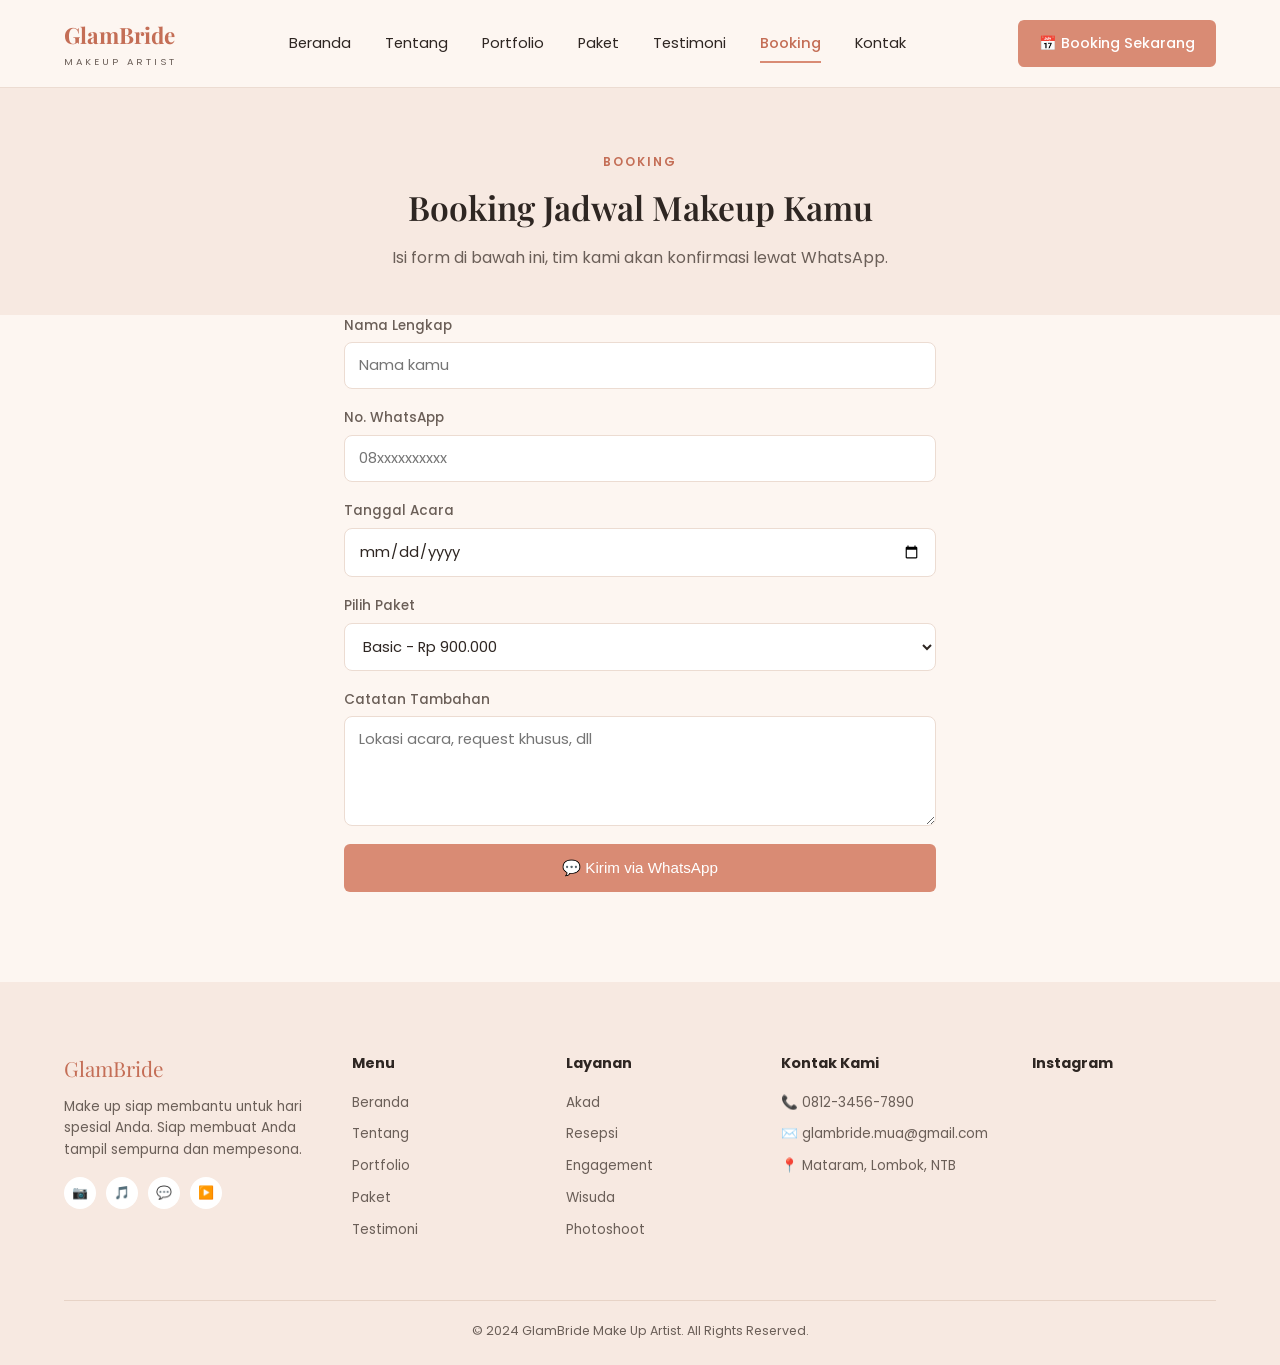
==== booking.html @ 3bb021ef "menambahkan seluruh file website" ====
<!DOCTYPE html>
<html lang="id">
<head>
<meta charset="UTF-8">
<meta name="viewport" content="width=device-width, initial-scale=1.0">
<title>Booking &middot; GlamBride Makeup Artist</title>
<link rel="preconnect" href="https://fonts.googleapis.com">
<link href="https://fonts.googleapis.com/css2?family=Playfair+Display:wght@500;600;700&family=Poppins:wght@300;400;500;600&family=Marck+Script&display=swap" rel="stylesheet">
<link rel="stylesheet" href="styles.css">
</head>
<body>
<div class="page-transition-overlay"></div>
<header>
  <div class="nav wrap">
    <a href="index.html" class="logo">GlamBride <span>MAKEUP ARTIST</span></a>
    <nav class="nav-links">
      <a href="index.html">Beranda</a>
      <a href="tentang.html">Tentang</a>
      <a href="portfolio.html">Portfolio</a>
      <a href="paket.html">Paket</a>
      <a href="testimoni.html">Testimoni</a>
      <a href="booking.html">Booking</a>
      <a href="kontak.html">Kontak</a>
    </nav>
    <a href="booking.html" class="btn btn-primary nav-cta">📅 Booking Sekarang</a>
    <button class="burger" id="burgerBtn" aria-label="Buka menu" aria-expanded="false">
      <span></span><span></span><span></span>
    </button>
  </div>
  <nav class="mobile-panel" id="mobilePanel">
    <a href="index.html">Beranda</a>
    <a href="tentang.html">Tentang</a>
    <a href="portfolio.html">Portfolio</a>
    <a href="paket.html">Paket</a>
    <a href="testimoni.html">Testimoni</a>
    <a href="booking.html">Booking</a>
    <a href="kontak.html">Kontak</a>
    <a href="booking.html" class="btn btn-primary">📅 Booking Sekarang</a>
  </nav>
</header>

<section class="page-header">
  <div class="wrap">
    <div class="eyebrow">Booking</div>
    <h1>Booking Jadwal Makeup Kamu</h1>
    <p>Isi form di bawah ini, tim kami akan konfirmasi lewat WhatsApp.</p>
  </div>
</section>

<section class="about" style="padding-top:0;">
  <div class="wrap" style="grid-template-columns:1fr;max-width:640px;">
    <form class="booking-form" id="bookingForm">
      <label>Nama Lengkap
        <input type="text" name="nama" required placeholder="Nama kamu">
      </label>
      <label>No. WhatsApp
        <input type="tel" name="wa" required placeholder="08xxxxxxxxxx">
      </label>
      <label>Tanggal Acara
        <input type="date" name="tanggal" required>
      </label>
      <label>Pilih Paket
        <select name="paket" id="paketSelect">
          <option value="Basic">Basic - Rp 900.000</option>
          <option value="Premium">Premium - Rp 1.800.000</option>
          <option value="VIP">VIP - Rp 3.500.000</option>
        </select>
      </label>
      <label>Catatan Tambahan
        <textarea name="catatan" rows="4" placeholder="Lokasi acara, request khusus, dll"></textarea>
      </label>
      <button type="submit" class="btn btn-primary" style="width:100%;justify-content:center;">💬 Kirim via WhatsApp</button>
    </form>
  </div>
</section>
<footer>
  <div class="wrap">
    <div class="footer-grid">
      <div>
        <div class="foot-logo">GlamBride</div>
        <p>Make up siap membantu untuk hari spesial Anda. Siap membuat Anda tampil sempurna dan mempesona.</p>
        <div class="socials">
          <a href="https://instagram.com/glambride.mua" target="_blank" rel="noopener">📷</a>
          <a href="https://tiktok.com/@glambride.mua" target="_blank" rel="noopener">🎵</a>
          <a href="https://wa.me/6281234567890" target="_blank" rel="noopener">💬</a>
          <a href="https://youtube.com" target="_blank" rel="noopener">▶️</a>
        </div>
      </div>
      <div>
        <h5>Menu</h5>
        <ul>
          <li><a href="index.html">Beranda</a></li>
          <li><a href="tentang.html">Tentang</a></li>
          <li><a href="portfolio.html">Portfolio</a></li>
          <li><a href="paket.html">Paket</a></li>
          <li><a href="testimoni.html">Testimoni</a></li>
        </ul>
      </div>
      <div>
        <h5>Layanan</h5>
        <ul>
          <li><a href="portfolio.html">Akad</a></li>
          <li><a href="portfolio.html">Resepsi</a></li>
          <li><a href="portfolio.html">Engagement</a></li>
          <li><a href="portfolio.html">Wisuda</a></li>
          <li><a href="portfolio.html">Photoshoot</a></li>
        </ul>
      </div>
      <div>
        <h5>Kontak Kami</h5>
        <ul>
          <li>📞 0812-3456-7890</li>
          <li>✉️ glambride.mua@gmail.com</li>
          <li>📍 Mataram, Lombok, NTB</li>
        </ul>
      </div>
      <div>
        <h5>Instagram</h5>
        <div class="insta-grid">
          <a href="https://instagram.com/glambride.mua" target="_blank" rel="noopener"><img src="https://picsum.photos/id/1025/120/120" alt=""></a>
          <a href="https://instagram.com/glambride.mua" target="_blank" rel="noopener"><img src="https://picsum.photos/id/1026/120/120" alt=""></a>
          <a href="https://instagram.com/glambride.mua" target="_blank" rel="noopener"><img src="https://picsum.photos/id/1028/120/120" alt=""></a>
          <a href="https://instagram.com/glambride.mua" target="_blank" rel="noopener"><img src="https://picsum.photos/id/1029/120/120" alt=""></a>
          <a href="https://instagram.com/glambride.mua" target="_blank" rel="noopener"><img src="https://picsum.photos/id/1031/120/120" alt=""></a>
          <a href="https://instagram.com/glambride.mua" target="_blank" rel="noopener"><img src="https://picsum.photos/id/1035/120/120" alt=""></a>
        </div>
      </div>
    </div>
    <div class="foot-bottom">&copy; 2024 GlamBride Make Up Artist. All Rights Reserved.</div>
  </div>
</footer>
<script src="script.js"></script>
</body>
</html>
---- styles.css ----
:root{
  --cream:#fdf6f1;
  --cream-deep:#f7e9e1;
  --ink:#2e2622;
  --ink-soft:#6b5f58;
  --rose:#d98b74;
  --rose-deep:#c46e56;
  --gold:#b98a4e;
  --line:#ecdcd2;
  --white:#ffffff;
}
*{margin:0;padding:0;box-sizing:border-box;}
body{
  font-family:'Poppins',sans-serif;
  color:var(--ink);
  background:var(--cream);
  line-height:1.6;
}
h1,h2,h3{font-family:'Playfair Display',serif;font-weight:600;}
.script{font-family:'Marck Script',cursive;color:var(--rose-deep);font-size:1.3rem;}
img{max-width:100%;height:auto;display:block;}
a{text-decoration:none;color:inherit;}
.wrap{max-width:1200px;margin:0 auto;padding:0 24px;}
.btn{
  display:inline-flex;align-items:center;gap:8px;
  padding:14px 28px;border-radius:6px;font-size:.95rem;font-weight:500;
  cursor:pointer;border:1px solid transparent;transition:.25s ease;
}
.btn-primary{background:var(--rose);color:#fff;}
.btn-primary:hover{background:var(--rose-deep);}
.btn-outline{border-color:var(--rose);color:var(--rose-deep);background:transparent;}
.btn-outline:hover{background:var(--rose);color:#fff;}
.eyebrow{
  text-transform:uppercase;letter-spacing:2px;font-size:.75rem;
  color:var(--rose-deep);font-weight:600;margin-bottom:10px;
}
.section-head{text-align:center;margin-bottom:48px;}

/* PAGE TRANSITION OVERLAY */
.page-transition-overlay{
  position:fixed;inset:0;background:var(--cream);z-index:9999;
  opacity:1;transition:opacity .45s ease;pointer-events:none;
}
.page-transition-overlay.hide{opacity:0;}

/* SUB-PAGE HEADER BANNER */
.page-header{padding:64px 0 44px;text-align:center;background:var(--cream-deep);}
.page-header h1{font-size:2.1rem;margin-bottom:10px;}
.page-header p{color:var(--ink-soft);max-width:520px;margin:0 auto;}

/* HEADER / NAV */
header{
  position:sticky;top:0;z-index:50;background:rgba(253,246,241,.92);
  backdrop-filter:blur(6px);border-bottom:1px solid var(--line);
}
.nav{display:flex;align-items:center;justify-content:space-between;padding:18px 24px;}
.logo{font-family:'Playfair Display',serif;font-size:1.4rem;font-weight:700;color:var(--rose-deep);}
.logo span{display:block;font-family:'Poppins';font-size:.6rem;letter-spacing:3px;color:var(--ink-soft);font-weight:400;}
.nav-links{display:flex;gap:34px;font-size:.92rem;}
.nav-links a{position:relative;padding:4px 0;}
.nav-links a.active{color:var(--rose-deep);font-weight:500;}
.nav-links a.active::after{content:"";position:absolute;bottom:-4px;left:0;width:100%;height:2px;background:var(--rose);}
.nav-cta{display:flex;align-items:center;gap:6px;font-size:.88rem;padding:11px 20px;}
.burger{
  display:none;flex-direction:column;gap:5px;background:none;border:none;
  cursor:pointer;padding:6px;
}
.burger span{width:24px;height:2px;background:var(--ink);display:block;transition:.25s;}
.burger.open span:nth-child(1){transform:translateY(7px) rotate(45deg);}
.burger.open span:nth-child(2){opacity:0;}
.burger.open span:nth-child(3){transform:translateY(-7px) rotate(-45deg);}
.mobile-panel{
  display:none;flex-direction:column;gap:0;background:var(--white);
  border-top:1px solid var(--line);
}
.mobile-panel.open{display:flex;}
.mobile-panel a{padding:14px 24px;border-bottom:1px solid var(--line);font-size:.95rem;}
.mobile-panel a.active{color:var(--rose-deep);font-weight:500;}
.mobile-panel .btn{margin:16px 24px;justify-content:center;}

/* HERO */
.hero{position:relative;overflow:hidden;padding:70px 0 40px;}
.hero .wrap{display:grid;grid-template-columns:1fr 1.1fr;gap:40px;align-items:center;}
.hero h1{font-size:2.7rem;line-height:1.18;margin:6px 0 18px;}
.hero p{color:var(--ink-soft);max-width:420px;margin-bottom:28px;}
.hero-btns{display:flex;gap:14px;margin-bottom:44px;flex-wrap:wrap;}
.hero-stats{display:flex;gap:34px;flex-wrap:wrap;}
.hero-stat{display:flex;align-items:center;gap:10px;}
.hero-stat .icon{
  width:38px;height:38px;border-radius:50%;background:var(--cream-deep);
  display:flex;align-items:center;justify-content:center;font-size:1.1rem;color:var(--rose-deep);flex-shrink:0;
}
.hero-stat strong{display:block;font-size:.85rem;font-weight:600;}
.hero-stat span{font-size:.78rem;color:var(--ink-soft);}
.hero-img{position:relative;border-radius:16px;overflow:hidden;aspect-ratio:4/3;}
.hero-img img{width:100%;height:100%;object-fit:cover;}

/* ABOUT */
.about{padding:90px 0;}
.about .wrap{display:grid;grid-template-columns:.8fr 1.2fr;gap:56px;align-items:center;}
.about-img{border-radius:14px;overflow:hidden;aspect-ratio:3/4;max-width:320px;}
.about-img img{width:100%;height:100%;object-fit:cover;}
.about-text p{color:var(--ink-soft);margin:16px 0 20px;max-width:480px;}
.about-text h2{font-size:2rem;margin-bottom:4px;}
.signature{font-family:'Marck Script',cursive;font-size:1.6rem;color:var(--ink);margin-top:6px;}
.signature-role{font-size:.78rem;color:var(--ink-soft);letter-spacing:1px;text-transform:uppercase;margin-top:2px;}
.stat-grid{display:grid;grid-template-columns:1fr 1fr;gap:16px;margin-top:8px;}
.stat-card{
  background:var(--white);border:1px solid var(--line);border-radius:12px;
  padding:22px 18px;text-align:center;
}
.stat-card .num{font-family:'Playfair Display',serif;font-size:1.7rem;color:var(--rose-deep);}
.stat-card .lbl{font-size:.78rem;color:var(--ink-soft);margin-top:2px;}
.stat-card .glyph{font-size:1.1rem;color:var(--gold);margin-bottom:6px;}

/* PORTFOLIO */
.portfolio{padding:90px 0;background:var(--white);}
.filters{display:flex;justify-content:center;gap:10px;margin-bottom:38px;flex-wrap:wrap;}
.filter{
  padding:9px 20px;border-radius:20px;font-size:.85rem;border:1px solid var(--line);
  color:var(--ink-soft);cursor:pointer;background:transparent;
}
.filter.active{background:var(--rose);color:#fff;border-color:var(--rose);}
.gallery{display:grid;grid-template-columns:repeat(6,1fr);gap:14px;}
.gallery-item{border-radius:10px;overflow:hidden;aspect-ratio:3/4;}
.gallery-item.is-hidden{display:none;}
.gallery-item img{width:100%;height:100%;object-fit:cover;transition:.4s;}
.gallery-item:hover img{transform:scale(1.06);}
.portfolio-cta{text-align:center;margin-top:36px;}

/* PRICING */
.pricing{padding:90px 0;background:var(--cream-deep);position:relative;}
.pricing-grid{display:grid;grid-template-columns:repeat(3,1fr);gap:26px;}
.price-card{
  background:var(--white);border-radius:14px;padding:28px 28px 34px;text-align:center;
  border:1px solid var(--line);position:relative;
}
.price-card.popular{border:2px solid var(--rose);transform:translateY(-14px);box-shadow:0 20px 40px -20px rgba(196,110,86,.35);}
.badge{
  position:absolute;top:-13px;left:50%;transform:translateX(-50%);
  background:var(--rose);color:#fff;font-size:.7rem;padding:5px 14px;border-radius:12px;letter-spacing:1px;z-index:2;
}
.price-img{width:100%;height:180px;object-fit:cover;border-radius:10px;margin-bottom:20px;}
.price-card h3{font-size:.95rem;text-transform:uppercase;letter-spacing:1px;color:var(--ink-soft);font-weight:500;margin-bottom:8px;}
.price{font-family:'Playfair Display',serif;font-size:1.9rem;color:var(--rose-deep);margin-bottom:22px;}
.price-list{list-style:none;text-align:left;margin-bottom:28px;}
.price-list li{padding:7px 0;font-size:.9rem;color:var(--ink-soft);display:flex;gap:8px;align-items:center;}
.price-list li::before{content:"\2713";color:var(--rose);font-weight:700;}
.price-card .btn{width:100%;justify-content:center;}

/* TESTIMONIALS */
.testimonials{padding:90px 0;}
.test-grid{display:grid;grid-template-columns:repeat(3,1fr);gap:24px;}
.test-card{background:var(--white);border:1px solid var(--line);border-radius:14px;padding:26px;}
.test-top{display:flex;gap:12px;align-items:center;margin-bottom:14px;}
.test-top img{width:44px;height:44px;border-radius:50%;object-fit:cover;}
.test-card p{color:var(--ink-soft);font-size:.9rem;margin-bottom:14px;}
.stars{color:var(--gold);font-size:.85rem;margin-bottom:6px;}
.test-name{font-weight:600;font-size:.9rem;}
.test-role{font-size:.76rem;color:var(--ink-soft);}

/* PROCESS */
.process{padding:90px 0;background:var(--white);}
.steps{display:flex;justify-content:space-between;position:relative;gap:10px;}
.steps::before{
  content:"";position:absolute;top:28px;left:8%;right:8%;height:1px;
  border-top:2px dashed var(--line);z-index:0;
}
.step{text-align:center;flex:1;position:relative;z-index:1;display:block;}
.step .circle{
  width:56px;height:56px;border-radius:50%;background:var(--cream-deep);
  display:flex;align-items:center;justify-content:center;margin:0 auto 14px;
  color:var(--rose-deep);font-size:1.3rem;transition:.25s;
}
.step:hover .circle{background:var(--rose);color:#fff;}
.step h4{font-size:.92rem;margin-bottom:6px;}
.step p{font-size:.78rem;color:var(--ink-soft);max-width:150px;margin:0 auto;}

/* BOOKING FORM */
.booking-form{display:flex;flex-direction:column;gap:18px;}
.booking-form label{font-size:.85rem;color:var(--ink-soft);display:flex;flex-direction:column;gap:6px;font-weight:500;}
.booking-form input,.booking-form select,.booking-form textarea{
  font-family:'Poppins',sans-serif;padding:12px 14px;border:1px solid var(--line);
  border-radius:8px;font-size:.92rem;color:var(--ink);background:var(--white);
}
.booking-form input:focus,.booking-form select:focus,.booking-form textarea:focus{
  outline:none;border-color:var(--rose);
}

/* FOOTER */
footer{background:var(--cream-deep);padding:70px 0 24px;}
.footer-grid{display:grid;grid-template-columns:1.4fr 1fr 1fr 1.2fr 1fr;gap:30px;margin-bottom:50px;}
.footer-grid h5{font-size:.9rem;margin-bottom:16px;}
.footer-grid p{font-size:.85rem;color:var(--ink-soft);}
.footer-grid ul{list-style:none;}
.footer-grid ul li{margin-bottom:10px;font-size:.85rem;color:var(--ink-soft);}
.footer-grid ul li a:hover{color:var(--rose-deep);}
.foot-logo{font-family:'Playfair Display',serif;color:var(--rose-deep);font-size:1.3rem;margin-bottom:10px;}
.insta-grid{display:grid;grid-template-columns:repeat(3,1fr);gap:6px;}
.insta-grid img{border-radius:6px;aspect-ratio:1/1;object-fit:cover;}
.socials{display:flex;gap:10px;margin-top:16px;}
.socials a{
  width:32px;height:32px;border-radius:50%;background:var(--white);
  display:flex;align-items:center;justify-content:center;font-size:.8rem;
}
.foot-bottom{
  border-top:1px solid #e7d3c6;padding-top:20px;text-align:center;
  font-size:.78rem;color:var(--ink-soft);
}

@media(max-width:900px){
  .hero .wrap,.about .wrap{grid-template-columns:1fr;}
  .hero-img{order:-1;}
  .gallery{grid-template-columns:repeat(3,1fr);}
  .pricing-grid,.test-grid{grid-template-columns:1fr;}
  .price-card.popular{transform:none;}
  .footer-grid{grid-template-columns:1fr 1fr;}
  .nav-links{display:none;}
  .nav-cta{display:none;}
  .burger{display:flex;}
  .steps{flex-wrap:wrap;}
  .steps::before{display:none;}
  .step{flex:1 1 40%;}
}

@media(max-width:520px){
  .wrap{padding:0 18px;}
  .logo{font-size:1.15rem;}
  .hero{padding:36px 0 30px;}
  .hero h1{font-size:1.9rem;}
  .hero p{font-size:.9rem;}
  .hero-btns{flex-direction:column;align-items:stretch;}
  .hero-btns .btn{justify-content:center;}
  .hero-stats{gap:20px;justify-content:space-between;}
  .hero-stat span,.hero-stat strong{font-size:.75rem;}
  .about,.portfolio,.pricing,.testimonials,.process{padding:56px 0;}
  .about-img{max-width:220px;margin:0 auto;}
  .about-text h2{font-size:1.5rem;}
  .stat-grid{gap:10px;}
  .section-head h2{font-size:1.5rem;}
  .page-header{padding:44px 0 30px;}
  .page-header h1{font-size:1.6rem;}
  .gallery{grid-template-columns:repeat(2,1fr);gap:10px;}
  .filters{gap:8px;}
  .filter{padding:7px 14px;font-size:.78rem;}
  .price-card.popular{transform:none;}
  .price-img{height:140px;}
  .step{flex:1 1 100%;display:flex;align-items:center;gap:14px;text-align:left;}
  .step .circle{margin:0;flex-shrink:0;}
  .step p{max-width:none;}
  .footer-grid{grid-template-columns:1fr;gap:34px;}
}
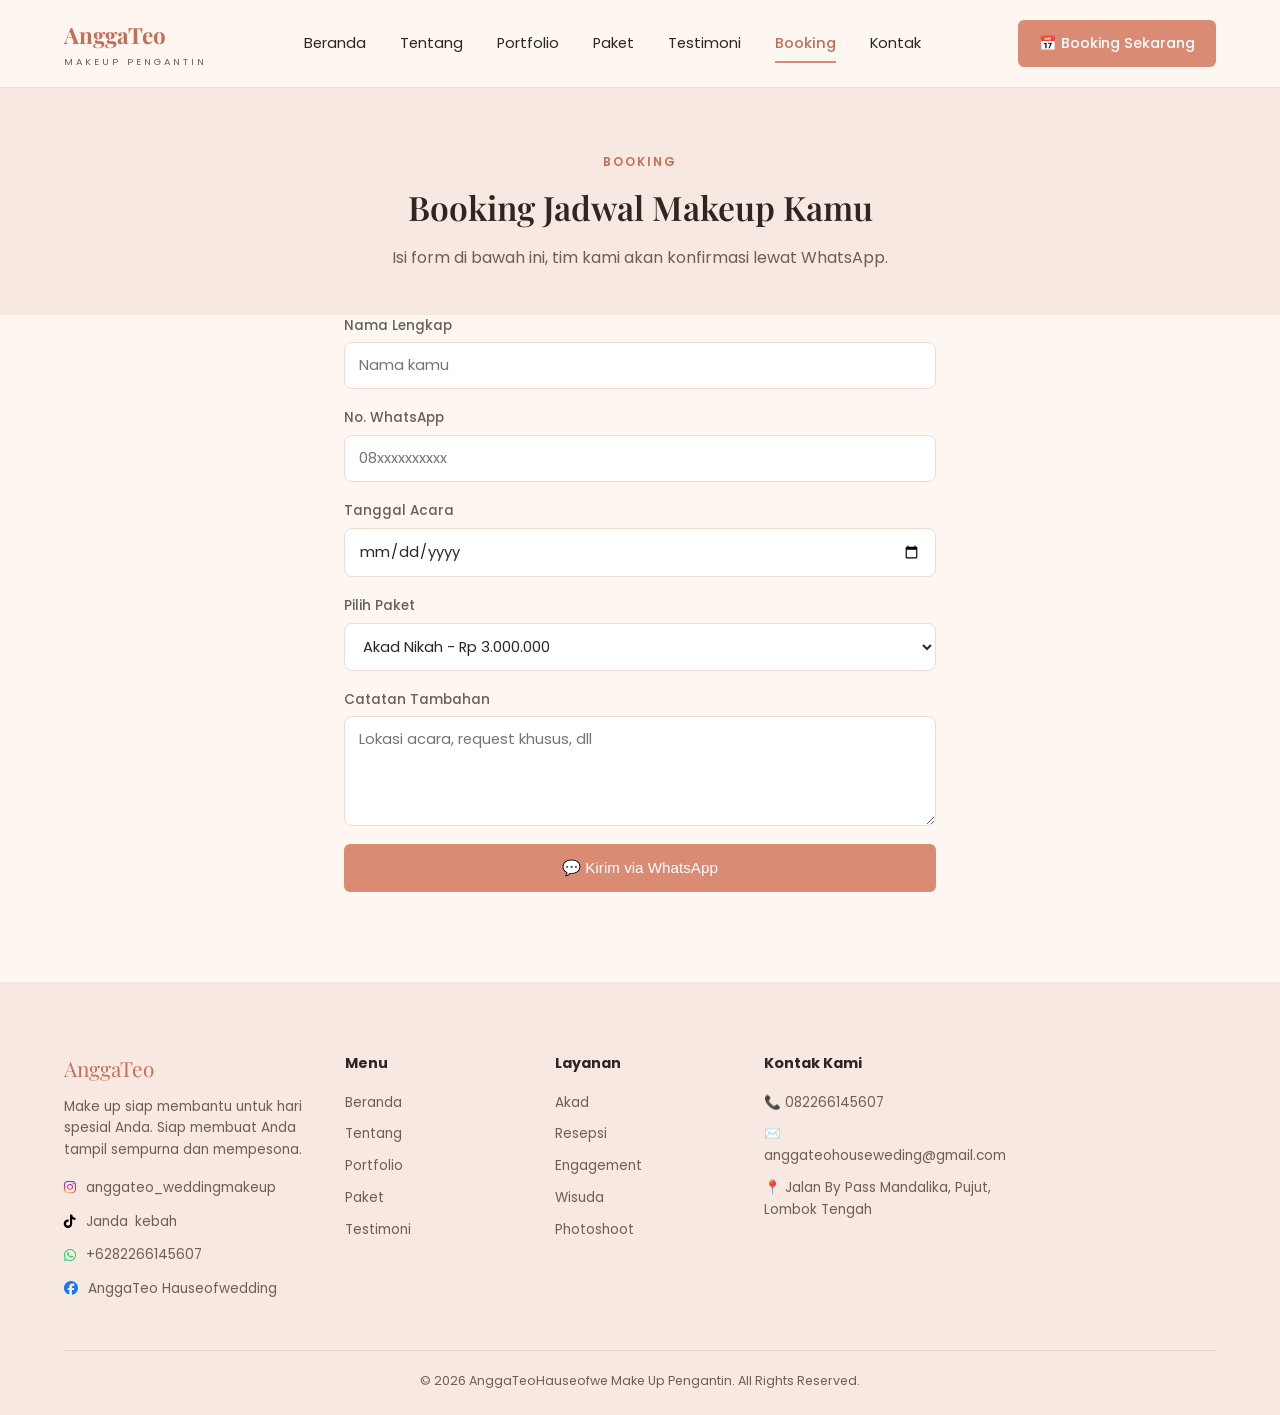
==== commit b5409df5: "update gambar" ====
--- a/booking.html
+++ b/booking.html
@@ -3,8 +3,9 @@
 <head>
 <meta charset="UTF-8">
 <meta name="viewport" content="width=device-width, initial-scale=1.0">
-<title>Booking &middot; GlamBride Makeup Artist</title>
+<title>Booking &middot; AnggaTeo Makeup Pengantin</title>
 <link rel="preconnect" href="https://fonts.googleapis.com">
+<link rel="stylesheet" href="https://cdnjs.cloudflare.com/ajax/libs/font-awesome/6.7.2/css/all.min.css">
 <link href="https://fonts.googleapis.com/css2?family=Playfair+Display:wght@500;600;700&family=Poppins:wght@300;400;500;600&family=Marck+Script&display=swap" rel="stylesheet">
 <link rel="stylesheet" href="styles.css">
 </head>
@@ -12,7 +13,7 @@
 <div class="page-transition-overlay"></div>
 <header>
   <div class="nav wrap">
-    <a href="index.html" class="logo">GlamBride <span>MAKEUP ARTIST</span></a>
+     <a href="index.html" class="logo">AnggaTeo <span>MAKEUP PENGANTIN</span></a>
     <nav class="nav-links">
       <a href="index.html">Beranda</a>
       <a href="tentang.html">Tentang</a>
@@ -61,9 +62,10 @@
       </label>
       <label>Pilih Paket
         <select name="paket" id="paketSelect">
-          <option value="Basic">Basic - Rp 900.000</option>
-          <option value="Premium">Premium - Rp 1.800.000</option>
-          <option value="VIP">VIP - Rp 3.500.000</option>
+          <option value="Basic">Akad Nikah - Rp 3.000.000</option>
+          <option value="Premium">Resepsi - Rp 4.200.000</option>
+          <option value="VIP">Nyongkolan - Rp 3.800.000</option>
+          <option value="VIP">Paket Akad Resepsi (1 Hari) - Rp 6.000.000</option>
         </select>
       </label>
       <label>Catatan Tambahan
@@ -77,13 +79,13 @@
   <div class="wrap">
     <div class="footer-grid">
       <div>
-        <div class="foot-logo">GlamBride</div>
+        <div class="foot-logo">AnggaTeo</div>
         <p>Make up siap membantu untuk hari spesial Anda. Siap membuat Anda tampil sempurna dan mempesona.</p>
         <div class="socials">
-          <a href="https://instagram.com/glambride.mua" target="_blank" rel="noopener">📷</a>
-          <a href="https://tiktok.com/@glambride.mua" target="_blank" rel="noopener">🎵</a>
-          <a href="https://wa.me/6281234567890" target="_blank" rel="noopener">💬</a>
-          <a href="https://youtube.com" target="_blank" rel="noopener">▶️</a>
+          <a href="https://www.instagram.com/anggateo_weddingmakeup?igsh=ZWFqbXlpYnk4Nm5u" target="_blank" rel="noopener"><i class="fa-brands fa-instagram"></i>anggateo_weddingmakeup</a>
+          <a href="https://www.tiktok.com/@anggateohauseofwe?_r=1&_t=ZS-98DHVz8iPab" target="_blank" rel="noopener"><i class="fa-brands fa-tiktok"></i>Janda kebah</a>
+          <a href="https://wa.me/6282266145607" target="_blank" rel="noopener"><i class="fa-brands fa-whatsapp"></i>+6282266145607</a>
+          <a href="https://www.facebook.com/share/1CvVZBWk62/" target="_blank" rel="noopener"><i class="fa-brands fa-facebook"></i>AnggaTeo Hauseofwedding </a>
         </div>
       </div>
       <div>
@@ -109,24 +111,14 @@
       <div>
         <h5>Kontak Kami</h5>
         <ul>
-          <li>📞 0812-3456-7890</li>
-          <li>✉️ glambride.mua@gmail.com</li>
-          <li>📍 Mataram, Lombok, NTB</li>
+          <li>📞 082266145607</li>
+          <li>✉️ anggateohouseweding@gmail.com</li>
+          <li>📍 Jalan By Pass Mandalika, Pujut, Lombok Tengah</li>
         </ul>
       </div>
-      <div>
-        <h5>Instagram</h5>
-        <div class="insta-grid">
-          <a href="https://instagram.com/glambride.mua" target="_blank" rel="noopener"><img src="https://picsum.photos/id/1025/120/120" alt=""></a>
-          <a href="https://instagram.com/glambride.mua" target="_blank" rel="noopener"><img src="https://picsum.photos/id/1026/120/120" alt=""></a>
-          <a href="https://instagram.com/glambride.mua" target="_blank" rel="noopener"><img src="https://picsum.photos/id/1028/120/120" alt=""></a>
-          <a href="https://instagram.com/glambride.mua" target="_blank" rel="noopener"><img src="https://picsum.photos/id/1029/120/120" alt=""></a>
-          <a href="https://instagram.com/glambride.mua" target="_blank" rel="noopener"><img src="https://picsum.photos/id/1031/120/120" alt=""></a>
-          <a href="https://instagram.com/glambride.mua" target="_blank" rel="noopener"><img src="https://picsum.photos/id/1035/120/120" alt=""></a>
-        </div>
-      </div>
+      
     </div>
-    <div class="foot-bottom">&copy; 2024 GlamBride Make Up Artist. All Rights Reserved.</div>
+    <div class="foot-bottom">&copy; 2026 AnggaTeoHauseofwe Make Up Pengantin. All Rights Reserved.</div>
   </div>
 </footer>
 <script src="script.js"></script>
--- a/styles.css
+++ b/styles.css
@@ -77,6 +77,52 @@
 .mobile-panel a{padding:14px 24px;border-bottom:1px solid var(--line);font-size:.95rem;}
 .mobile-panel a.active{color:var(--rose-deep);font-weight:500;}
 .mobile-panel .btn{margin:16px 24px;justify-content:center;}
+
+/* social-icons */
+.social {
+    display: flex;
+    gap: 20px;
+}
+
+.social a {
+    color: white;
+    font-size: 30px;
+    transition: 0.3s;
+}
+
+.social a:hover {
+    color: #00bfff;
+    transform: scale(1.2);
+}
+
+/* Instagram (Gradient) */
+.fa-instagram {
+    background: radial-gradient(
+        circle at 30% 107%,
+        #fdf497 0%,
+        #fdf497 5%,
+        #fd5949 45%,
+        #d6249f 60%,
+        #285AEB 90%
+    );
+    -webkit-background-clip: text;
+    background-clip: text;
+    color: transparent;
+}
+/* WhatsApp */
+.fa-whatsapp {
+    color: #25D366;
+}
+
+/* TikTok */
+.fa-tiktok {
+    color: #000000; /* Hitam */
+}
+
+/* Facebook */
+.fa-facebook {
+    color: #1877F2;
+}
 
 /* HERO */
 .hero{position:relative;overflow:hidden;padding:70px 0 40px;}
@@ -141,7 +187,7 @@
   background:var(--rose);color:#fff;font-size:.7rem;padding:5px 14px;border-radius:12px;letter-spacing:1px;z-index:2;
 }
 .price-img{width:100%;height:180px;object-fit:cover;border-radius:10px;margin-bottom:20px;}
-.price-card h3{font-size:.95rem;text-transform:uppercase;letter-spacing:1px;color:var(--ink-soft);font-weight:500;margin-bottom:8px;}
+.price-card h3{font-size:1.5rem;text-transform:uppercase;letter-spacing:1px;color:var(--ink-soft);font-weight:500;margin-bottom:8px;}
 .price{font-family:'Playfair Display',serif;font-size:1.9rem;color:var(--rose-deep);margin-bottom:22px;}
 .price-list{list-style:none;text-align:left;margin-bottom:28px;}
 .price-list li{padding:7px 0;font-size:.9rem;color:var(--ink-soft);display:flex;gap:8px;align-items:center;}
@@ -198,10 +244,28 @@
 .foot-logo{font-family:'Playfair Display',serif;color:var(--rose-deep);font-size:1.3rem;margin-bottom:10px;}
 .insta-grid{display:grid;grid-template-columns:repeat(3,1fr);gap:6px;}
 .insta-grid img{border-radius:6px;aspect-ratio:1/1;object-fit:cover;}
-.socials{display:flex;gap:10px;margin-top:16px;}
+.socials{
+  display:flex;
+  flex-direction:column;
+  gap:12px;
+  margin-top:16px;
+}
 .socials a{
+  display:flex;
+  align-items:center;
+  gap:10px;
+  font-size:.85rem;
+  color:var(--ink-soft);
+  width:auto;
+  height:auto;
+  border-radius:0;
+  background:transparent;
+  justify-content:flex-start;
+}
+.socials a:hover{ color:var(--rose-deep); }
+.social-icon{
   width:32px;height:32px;border-radius:50%;background:var(--white);
-  display:flex;align-items:center;justify-content:center;font-size:.8rem;
+  display:flex;align-items:center;justify-content:center;font-size:.85rem;flex-shrink:0;
 }
 .foot-bottom{
   border-top:1px solid #e7d3c6;padding-top:20px;text-align:center;
@@ -214,7 +278,16 @@
   .gallery{grid-template-columns:repeat(3,1fr);}
   .pricing-grid,.test-grid{grid-template-columns:1fr;}
   .price-card.popular{transform:none;}
-  .footer-grid{grid-template-columns:1fr 1fr;}
+  .footer-grid{
+  display:flex;
+  flex-wrap:wrap;
+  justify-content:space-between;
+  gap:40px;
+  margin-bottom:50px;
+}
+.footer-grid > div{
+  flex:1 1 180px;
+}
   .nav-links{display:none;}
   .nav-cta{display:none;}
   .burger{display:flex;}
@@ -248,5 +321,14 @@
   .step{flex:1 1 100%;display:flex;align-items:center;gap:14px;text-align:left;}
   .step .circle{margin:0;flex-shrink:0;}
   .step p{max-width:none;}
-  .footer-grid{grid-template-columns:1fr;gap:34px;}
-}
+  .footer-grid{
+  display:flex;
+  flex-wrap:wrap;
+  justify-content:space-between;
+  gap:40px;
+  margin-bottom:50px;
+}
+.footer-grid > div{
+  flex:1 1 180px;
+}
+}
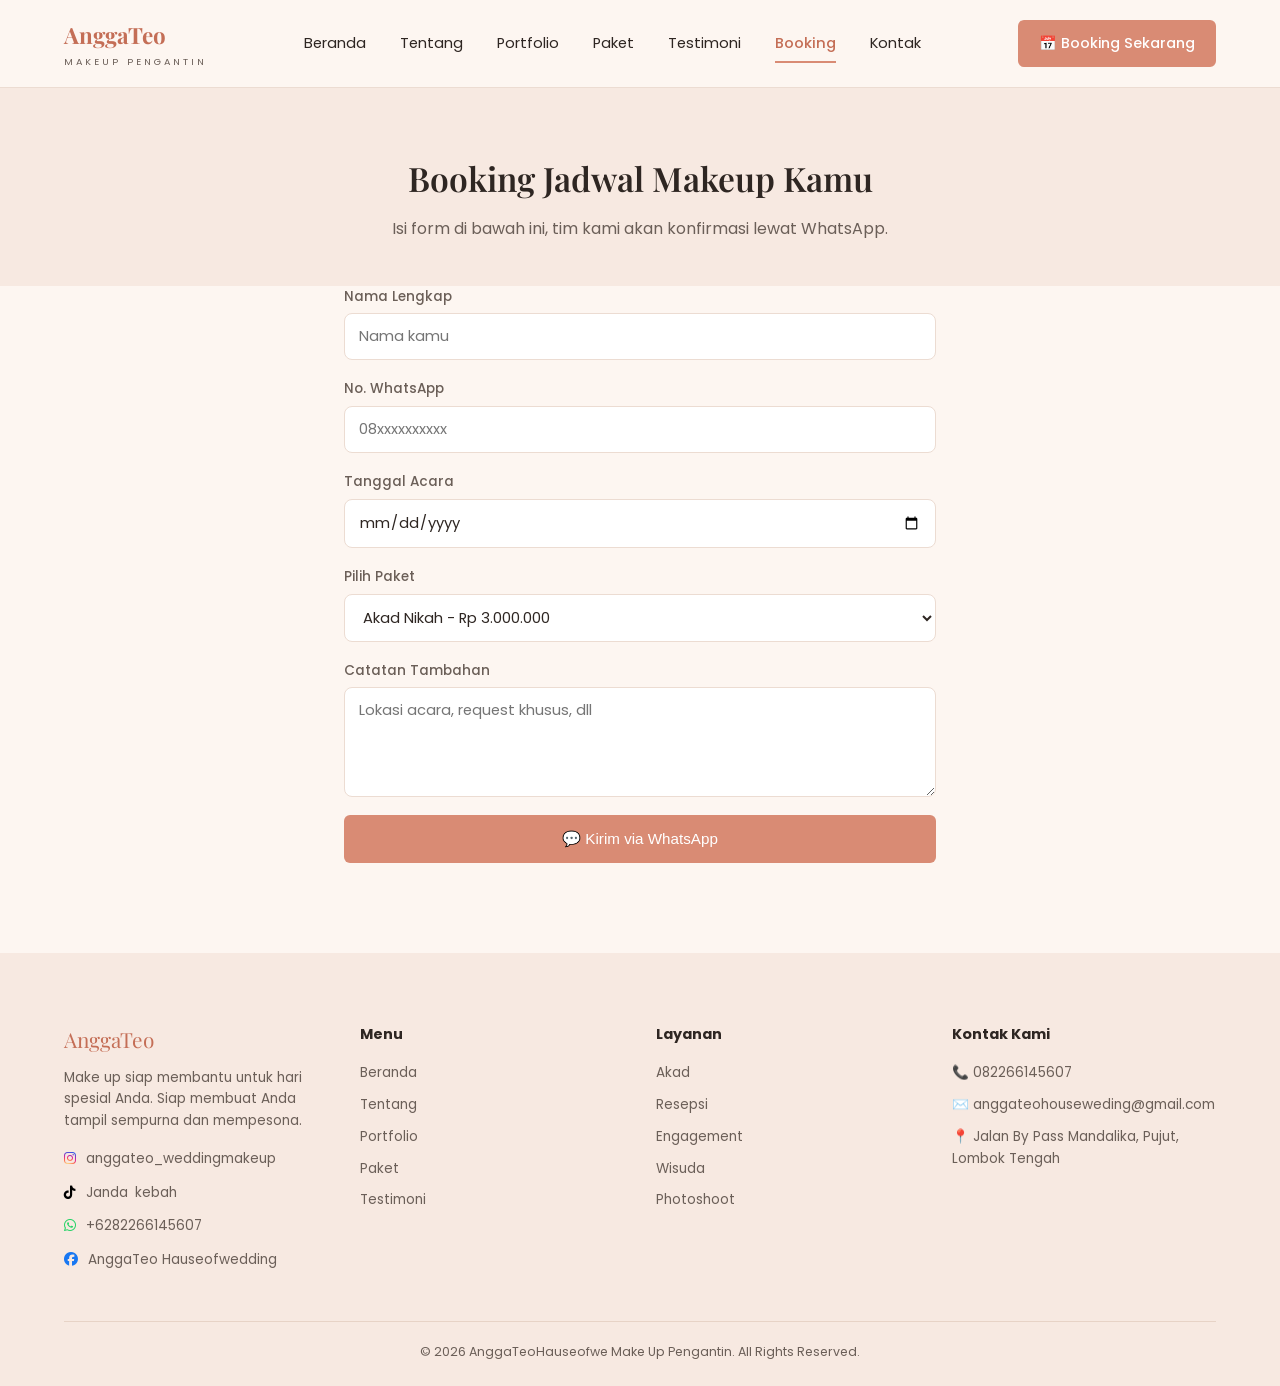
==== commit c21f1e6e: "update pp utama" ====
--- a/booking.html
+++ b/booking.html
@@ -42,7 +42,7 @@
 
 <section class="page-header">
   <div class="wrap">
-    <div class="eyebrow">Booking</div>
+   
     <h1>Booking Jadwal Makeup Kamu</h1>
     <p>Isi form di bawah ini, tim kami akan konfirmasi lewat WhatsApp.</p>
   </div>
@@ -62,10 +62,10 @@
       </label>
       <label>Pilih Paket
         <select name="paket" id="paketSelect">
-          <option value="Basic">Akad Nikah - Rp 3.000.000</option>
-          <option value="Premium">Resepsi - Rp 4.200.000</option>
-          <option value="VIP">Nyongkolan - Rp 3.800.000</option>
-          <option value="VIP">Paket Akad Resepsi (1 Hari) - Rp 6.000.000</option>
+          <option value="Akad Nikah - Rp 3.000.000">Akad Nikah - Rp 3.000.000</option>
+          <option value="Resepsi - Rp 4.200.000">Resepsi - Rp 4.200.000</option>
+          <option value="Nyongkolan - Rp 3.800.000">Nyongkolan - Rp 3.800.000</option>
+          <option value="Paket Akad Resepsi (1 Hari) - Rp 6.000.000">Paket Akad Resepsi (1 Hari) - Rp 6.000.000</option>
         </select>
       </label>
       <label>Catatan Tambahan
--- a/styles.css
+++ b/styles.css
@@ -78,24 +78,20 @@
 .mobile-panel a.active{color:var(--rose-deep);font-weight:500;}
 .mobile-panel .btn{margin:16px 24px;justify-content:center;}
 
-/* social-icons */
+/* social-icons (legacy, kept for icon color reference if you use Font Awesome elsewhere) */
 .social {
     display: flex;
     gap: 20px;
 }
-
 .social a {
     color: white;
     font-size: 30px;
     transition: 0.3s;
 }
-
 .social a:hover {
     color: #00bfff;
     transform: scale(1.2);
 }
-
-/* Instagram (Gradient) */
 .fa-instagram {
     background: radial-gradient(
         circle at 30% 107%,
@@ -109,20 +105,9 @@
     background-clip: text;
     color: transparent;
 }
-/* WhatsApp */
-.fa-whatsapp {
-    color: #25D366;
-}
-
-/* TikTok */
-.fa-tiktok {
-    color: #000000; /* Hitam */
-}
-
-/* Facebook */
-.fa-facebook {
-    color: #1877F2;
-}
+.fa-whatsapp { color: #25D366; }
+.fa-tiktok { color: #000000; }
+.fa-facebook { color: #1877F2; }
 
 /* HERO */
 .hero{position:relative;overflow:hidden;padding:70px 0 40px;}
@@ -138,9 +123,21 @@
 }
 .hero-stat strong{display:block;font-size:.85rem;font-weight:600;}
 .hero-stat span{font-size:.78rem;color:var(--ink-soft);}
-.hero-img{position:relative;border-radius:16px;overflow:hidden;aspect-ratio:4/3;}
-.hero-img img{width:100%;height:100%;object-fit:cover;}
-
+.hero-img{
+  position:relative;
+  border-radius:16px;
+  overflow:hidden;
+  aspect-ratio:9/16;
+  max-width:380px;
+  margin:0 auto;
+  box-shadow:0 24px 48px -20px rgba(46,38,34,.25);
+}
+.hero-img video,
+.hero-img img{
+  width:100%;
+  height:100%;
+  object-fit:cover;
+}
 /* ABOUT */
 .about{padding:90px 0;}
 .about .wrap{display:grid;grid-template-columns:.8fr 1.2fr;gap:56px;align-items:center;}
@@ -159,6 +156,60 @@
 .stat-card .lbl{font-size:.78rem;color:var(--ink-soft);margin-top:2px;}
 .stat-card .glyph{font-size:1.1rem;color:var(--gold);margin-bottom:6px;}
 
+/* CONTACT PAGE: info cards grid (phone / email / address) */
+.contact-info-grid{
+  display:grid;
+  grid-template-columns:repeat(3,1fr);
+  gap:16px;
+}
+.contact-info-grid .stat-card .lbl{
+  font-size:.9rem;
+  margin-top:6px;
+  line-height:1.5;
+}
+@media(max-width:700px){
+  .contact-info-grid{grid-template-columns:1fr;}
+}
+
+/* CONTACT PAGE: "Lihat Juga Media Sosial Kami" pill row */
+.contact-social-section{margin-top:56px;text-align:center;}
+.contact-social-title{
+  font-size:1.25rem;
+  margin-bottom:22px;
+}
+.contact-socials{
+  display:flex;
+  flex-wrap:wrap;
+  justify-content:center;
+  gap:14px;
+  max-width:680px;
+  margin:0 auto;
+}
+.contact-social-item{
+  display:flex;
+  align-items:center;
+  gap:10px;
+  background:var(--white);
+  border:1px solid var(--line);
+  border-radius:30px;
+  padding:12px 20px;
+  font-size:.85rem;
+  color:var(--ink);
+  transition:.25s;
+}
+.contact-social-item:hover{
+  border-color:var(--rose);
+  color:var(--rose-deep);
+  transform:translateY(-2px);
+}
+.contact-social-icon{
+  width:30px;height:30px;border-radius:50%;background:var(--cream-deep);
+  display:flex;align-items:center;justify-content:center;font-size:1rem;flex-shrink:0;
+}
+@media(max-width:520px){
+  .contact-social-item{width:100%;}
+}
+
 /* PORTFOLIO */
 .portfolio{padding:90px 0;background:var(--white);}
 .filters{display:flex;justify-content:center;gap:10px;margin-bottom:38px;flex-wrap:wrap;}
@@ -235,7 +286,20 @@
 
 /* FOOTER */
 footer{background:var(--cream-deep);padding:70px 0 24px;}
-.footer-grid{display:grid;grid-template-columns:1.4fr 1fr 1fr 1.2fr 1fr;gap:30px;margin-bottom:50px;}
+
+/* footer columns use flex + space-between so remaining columns stretch
+   to fill the row and there's no dead space on the right, no matter
+   how many columns you keep (4 or 5) — applies at every screen size */
+.footer-grid{
+  display:flex;
+  flex-wrap:wrap;
+  justify-content:space-between;
+  gap:32px;
+  margin-bottom:50px;
+}
+.footer-grid > div{
+  flex:1 1 180px;
+}
 .footer-grid h5{font-size:.9rem;margin-bottom:16px;}
 .footer-grid p{font-size:.85rem;color:var(--ink-soft);}
 .footer-grid ul{list-style:none;}
@@ -244,6 +308,8 @@
 .foot-logo{font-family:'Playfair Display',serif;color:var(--rose-deep);font-size:1.3rem;margin-bottom:10px;}
 .insta-grid{display:grid;grid-template-columns:repeat(3,1fr);gap:6px;}
 .insta-grid img{border-radius:6px;aspect-ratio:1/1;object-fit:cover;}
+
+/* social icons WITH label text next to each icon (footer) */
 .socials{
   display:flex;
   flex-direction:column;
@@ -267,6 +333,7 @@
   width:32px;height:32px;border-radius:50%;background:var(--white);
   display:flex;align-items:center;justify-content:center;font-size:.85rem;flex-shrink:0;
 }
+
 .foot-bottom{
   border-top:1px solid #e7d3c6;padding-top:20px;text-align:center;
   font-size:.78rem;color:var(--ink-soft);
@@ -278,16 +345,7 @@
   .gallery{grid-template-columns:repeat(3,1fr);}
   .pricing-grid,.test-grid{grid-template-columns:1fr;}
   .price-card.popular{transform:none;}
-  .footer-grid{
-  display:flex;
-  flex-wrap:wrap;
-  justify-content:space-between;
-  gap:40px;
-  margin-bottom:50px;
-}
-.footer-grid > div{
-  flex:1 1 180px;
-}
+  .footer-grid > div{flex:1 1 40%;}
   .nav-links{display:none;}
   .nav-cta{display:none;}
   .burger{display:flex;}
@@ -321,14 +379,7 @@
   .step{flex:1 1 100%;display:flex;align-items:center;gap:14px;text-align:left;}
   .step .circle{margin:0;flex-shrink:0;}
   .step p{max-width:none;}
-  .footer-grid{
-  display:flex;
-  flex-wrap:wrap;
-  justify-content:space-between;
-  gap:40px;
-  margin-bottom:50px;
-}
-.footer-grid > div{
-  flex:1 1 180px;
-}
-}
+  .footer-grid{gap:28px;}
+  .footer-grid > div{flex:1 1 100%;}
+  .contact-social-item{font-size:.82rem;padding:11px 16px;}
+}
